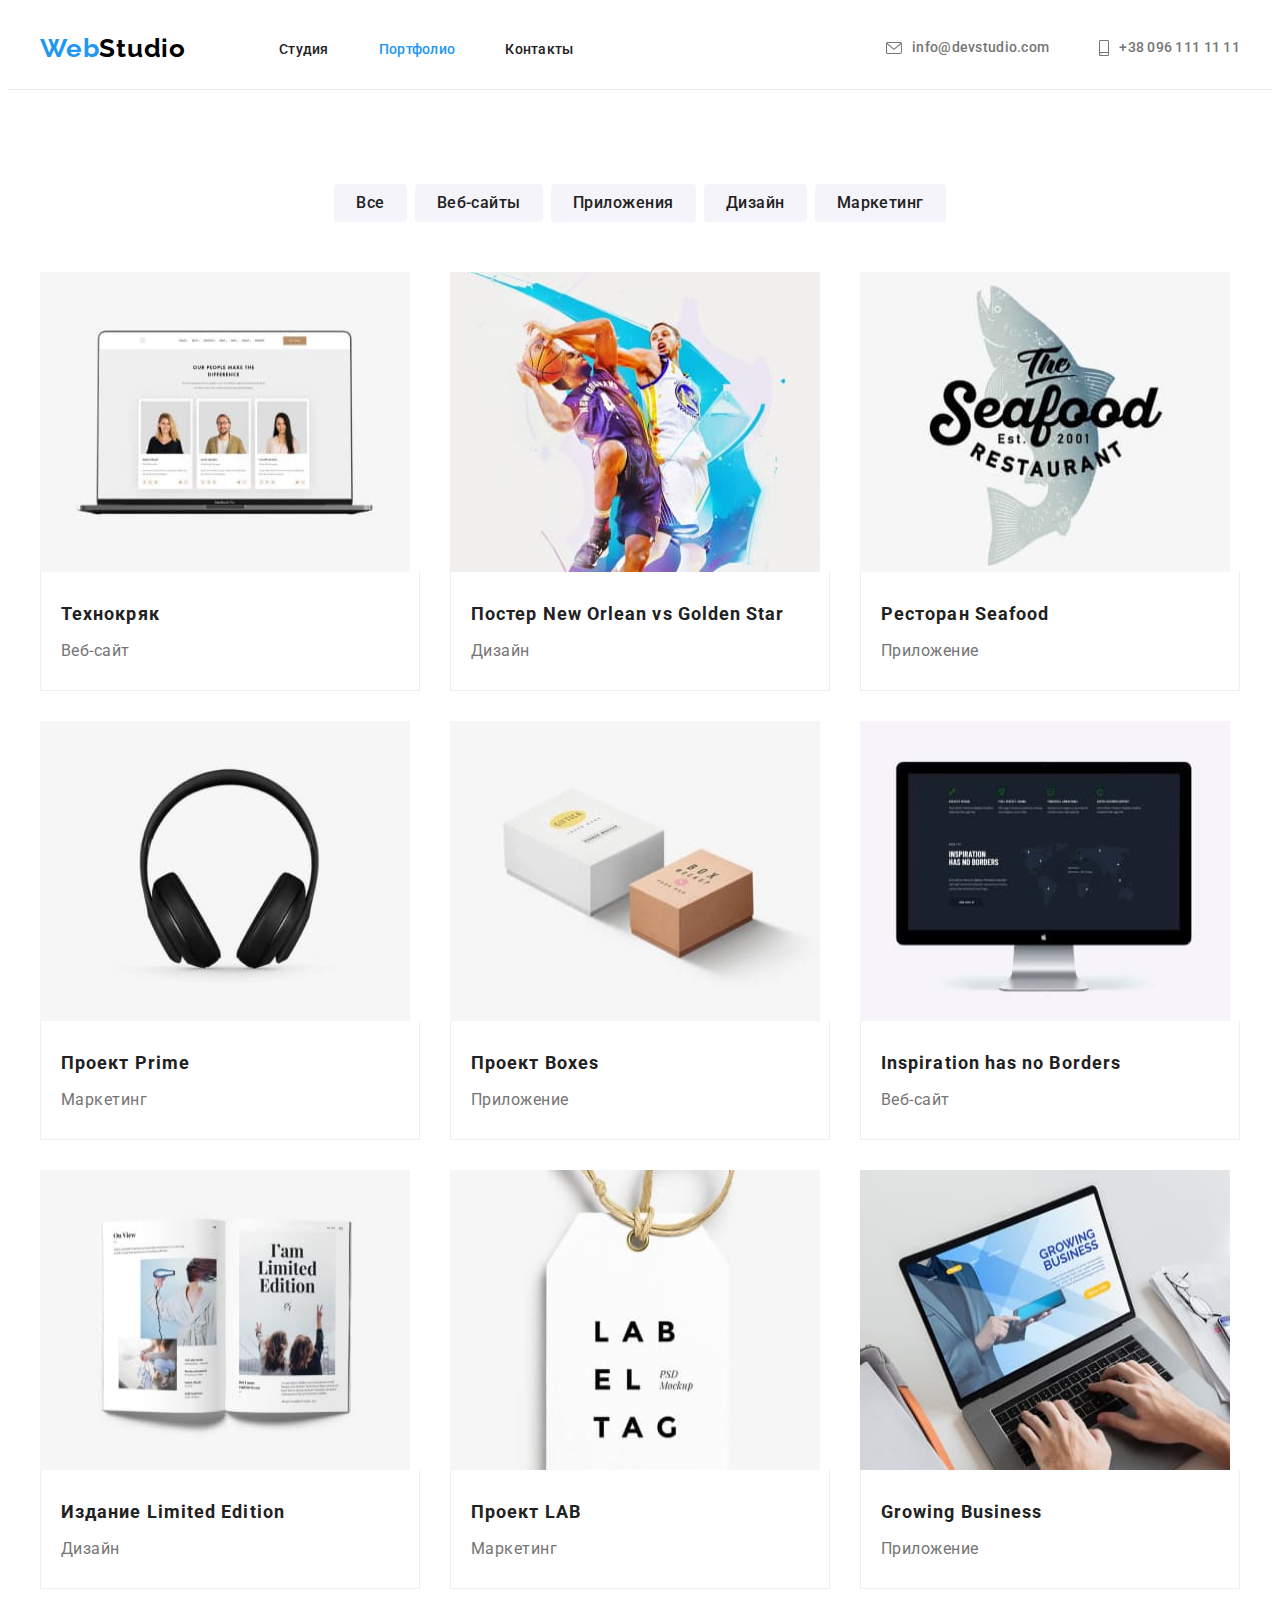
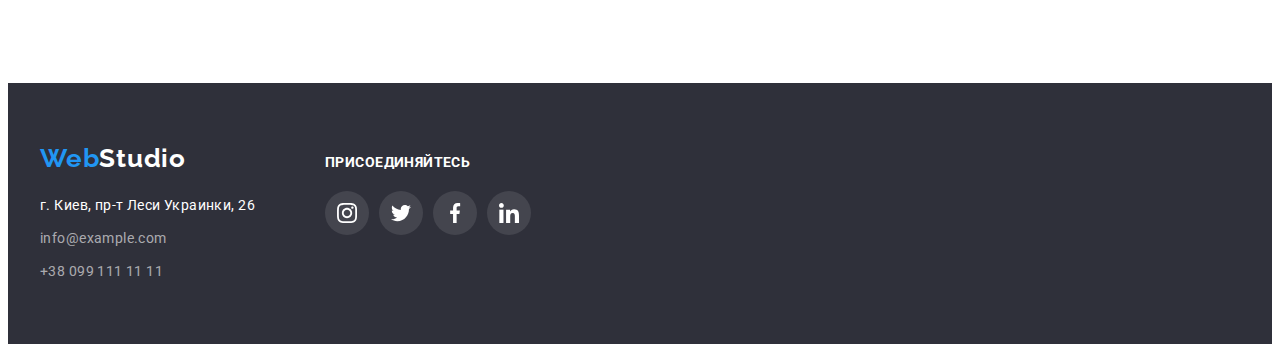
==== portfolio.html @ faff6d55 "Копирование ДЗ4" ====
<!DOCTYPE html>
<html lang="ru">

<head>
    <meta charset="UTF-8">
    <meta http-equiv="X-UA-Compatible" content="IE=edge">
    <meta name="viewport" content="width=device-width, initial-scale=1.0">
    <title>WebStudio</title>
    <link rel="preconnect" href="https://fonts.gstatic.com">
    <link href="https://fonts.googleapis.com/css2?family=Raleway:wght@700&family=Roboto:wght@400;500;700&display=swap"
        rel="stylesheet">
    <link rel="stylesheet" href="https://cdnjs.cloudflare.com/ajax/libs/modern-normalize/1.1.0/modern-normalize.min.css"
            integrity="sha512-wpPYUAdjBVSE4KJnH1VR1HeZfpl1ub8YT/NKx4PuQ5NmX2tKuGu6U/JRp5y+Y8XG2tV+wKQpNHVUX03MfMFn9Q=="
            crossorigin="anonymous" referrerpolicy="no-referrer" />
    <link rel="stylesheet" href="./css/styles.css">

</head>

<body>
    
 <!-- HEADER-->
    <header class="header">
    <div class="container header-container">
        <a class="logo-link link" href="./index.html"> <span class="logo-accent">Web</span>Studio</a>
        <nav class="navigation">
            <ul class="menu list">
    
                <li class="menu-item">
                    <a class="menu-item-link  link" href="./index.html">Студия</a>
                </li>
    
                <li class="menu-item">
                    <a class="menu-item-link current link" href="./portfolio.html">Портфолио</a>
                </li>
    
                <li class="menu-item">
                    <a class="menu-item-link link" href="">Контакты</a>
                </li>
            </ul>
        </nav>
    
        <ul class="menu-contakt list">
            <li class="contakt-item">
                <a class="contakt-link link" href="mailto:info@devstudio.com">
                    <svg class="contact-icon" width="16" height="12">
                        <use href="./images/sprint/icons.svg#icon-mail"></use>
            
                    </svg>
                    info@devstudio.com </a>
            </li>
            
            <li class="contakt-item">
                <a class="contakt-link link" href="tel:+380961111111">
                    <svg class="contact-icon" width="10" height="16">
                        <use href="./images/sprint/icons.svg#icon-smartphone"></use>
                    </svg>
                    +38 096 111 11 11</a>
            </li>
        </ul>
    </div>
    </header>

    <main>
        <section class="section">
            <!--BUTTON -->
            <div class="container">
                <h1 hidden>Страница Портфолио</h1>
                <ul class="list portfolio-list">
                    <li class="portfolio-item">
                        <button class="portfolio-btn" type="button">Все</button>
                    </li>
                
                    <li class="portfolio-item">
                        <button class="portfolio-btn" type="button">Веб-сайты</button>
                    </li>
                
                    <li class="portfolio-item">
                        <button class="portfolio-btn" type="button">Приложения</button>
                    </li>
                
                    <li class="portfolio-item">
                        <button class="portfolio-btn" type="button">Дизайн</button>
                    </li>
                
                    <li class="portfolio-item">
                        <button class="portfolio-btn" type="button">Маркетинг</button>
                    </li>
                </ul>
            

            
                <!-- ВАРИАНТЫ-->
                <h2 hidden>portfolio</h2>
                <ul class="list card-site">
                    <li class="site-item" >
                        <a class="card-site-link link" href="">
                            <img src="./images/portfolio/web_site.jpg" alt="монитор ноутбука" width="370" height="300">
                            <div class="portfolio-box" >
                                <h3 class="site-title">Технокряк</h3>
                                <p class="description-name">Веб-сайт</p>
                            </div>
                        </a>                  
                        
                    </li>

                    <li class="site-item"> 
                        <a href="" class="card-site-link link">
                            <img src="./images/portfolio/poster.jpg" alt="два баскетболиста играющие в игру" width="370" height="300">
                            <div class="portfolio-box" >
                                <h3 class="site-title" lang="en">Постер New Orlean vs Golden Star</h3>
                                <p class="description-name">Дизайн</p>
                            </div>
                        </a>
                    </li>

                    <li class="site-item">
                        <a href="" class="card-site-link link">
                            <img src="./images/portfolio/restaurant.jpg" alt="постер ресторана морепродуктов" width="370" height="300">
                           <div class="portfolio-box">
                                <h3 class="site-title" lang="en">Ресторан Seafood</h3>
                                <p class="description-name">Приложение</p>
                           </div>
                        </a>                     

                    </li>

                    <li class="site-item"> 
                        <a href="" class="card-site-link link">
                            <img src="./images/portfolio/prime.jpg" alt="наушники" width="370" height="300">
                            <div class="portfolio-box">
                                <h3 class="site-title" lang="en">Проект Prime</h3>
                                <p class="description-name">Маркетинг</p>
                            </div>
                        </a>                    

                    </li>

                    <li class="site-item">
                        <a href="" class="card-site-link link">
                            <img src="./images/portfolio/boxes.jpg" alt="две красивые коробки" width="370" height="300">
                            <div class="portfolio-box" >
                                <h3 class="site-title" lang="en">Проект Boxes</h3>
                                <p class="description-name">Приложение</p>
                            </div>
                        </a>                    

                    </li>

                    <li class="site-item">
                        <a href="" class="card-site-link link">
                            <img src="./images/portfolio/borders.jpg" alt="монитор компьютера" width="370" height="300">
                           <div class="portfolio-box" >
                                <h3 class="site-title" lang="en">Inspiration has no Borders</h3>
                                <p class="description-name">Веб-сайт</p>
                           </div>
                        </a>
                    
                    </li>

                    <li class="site-item">
                        <a href="" class="card-site-link link">
                            <img src="./images/portfolio/edition.jpg" alt="раскрытая страница журнала" width="370" height="300">
                            <div class="portfolio-box" >
                                <h3 class="site-title" lang="en">Издание Limited Edition</h3>
                                <p class="description-name">Дизайн</p>
                            </div>
                        </a>
                                        
                    </li>
                    
                    <li class="site-item">
                        <a href="" class="card-site-link link">
                            <img src="./images/portfolio/project_lab.jpg" alt="этикетка" width="370" height="300">
                            <div class="portfolio-box" >
                                <h3 class="site-title" lang="en">Проект LAB</h3>
                                <p class="description-name">Маркетинг</p>
                            </div>
                        </a>
                        
                    </li>

                    <li class="site-item">
                        <a href="" class="card-site-link link">
                            <img src="./images/portfolio/growing_business.jpg" alt="монитор ноутбука" width="370" height="300">
                            <div class="portfolio-box" >
                                <h3 class="site-title" lang="en">Growing Business</h3>
                                <p class="description-name">Приложение</p>
                            </div>
                        </a>
                        
                    </li>
                </ul>
            </div>    
        </section>
    </main>
    

    <footer class="footer">
        <!--CONTACT INFORMATION-->
        <div class="container footer-container">
            <div class="logo-contakt">
                <a class="footer-logo-link link" href="./index.html"> <span class="logo-accent">Web</span>Studio</a>
                <address class="address">
                    <ul class="list">
                        <li class="footer-item">
                            <a class="footer-address link" href="https://goo.gl/maps/Tj9icxPrhK7F6WNFA" target="_blank"
                                rel="noopener noreferrer">г. Киев, пр-т Леси Украинки, 26</a>
                        </li>
                        <li class="footer-item">
                            <a class="footer-mail link" href="mailto:info@example.com">info@example.com</a>
                        </li>
                        <li class="footer-item">
                            <a class="footer-tel link" href="tel:+380991111111">+38 099 111 11 11</a>
                        </li>
                    </ul>
                </address>
            </div>
    
            <div class="social-contakt">
                <h3 class="footer-title ">присоединяйтесь</h3>
    
                <ul class="footer-list list">
                    <li class="footer-social-list-item">
                        <a href="" class="footer-social-list-link">
                            <svg class="social-list-icon" width="20" height="20">
                                <use href="./images/sprint/icons.svg#icon-instagram"></use>
                            </svg>
                        </a>
                    </li>
    
    
                    <li class="footer-social-list-item">
                        <a href="" class="footer-social-list-link">
                            <svg class="social-list-icon" width="20" height="20">
                                <use href="./images/sprint/icons.svg#icon-twitter">
    
                                </use>
                            </svg>
                        </a>
                    </li>
    
                    <li class="footer-social-list-item">
                        <a href="" class="footer-social-list-link">
                            <svg class="social-list-icon" width="20" height="20">
                                <use href="./images/sprint/icons.svg#icon-facebook">
    
                                </use>
                            </svg>
                        </a>
                    </li>
    
                    <li class="footer-social-list-item">
                        <a href="" class="footer-social-list-link">
                            <svg class="social-list-icon" width="20" height="20">
                                <use href="./images/sprint/icons.svg#icon-linkedin"></use>
                            </svg>
                        </a>
                    </li>
                </ul>
            </div>
    
    
        </div>
    
    </footer>

</body>

</html>
---- css/styles.css ----
:root {
  --main-font: "Roboto", sans-serif;
  --secondary-font: "Raleway", sans-serif;
  --accent-color: #2196f3;
  --primary-text-color: #212121;
  --secondary-color: #757575;
  --background-color: #2f303a;
  --white-color: #ffffff;
  --black-color: #000000;
  --background-icon: #afb1b8;
}

h1,
h2,
h3,
h4,
h5,
h6,
p {
  margin-top: 0;
  margin-bottom: 0;
}

ul,
ol {
  margin-top: 0;
  margin-bottom: 0;
  padding-left: 0;
}
img {
  display: block;
}
.list {
  list-style: none;
}
.link {
  text-decoration: none;
}
body {
  font-family: var(--main-font);
}

.container {
  width: 1200px;
  margin: 0 auto;
  padding-left: 15px;
  padding-right: 15px;
}
.section {
  padding-top: 94px;
  padding-bottom: 94px;
}
/*-------------COMPONENT------------*/
.title {
  margin-bottom: 50px;
}

.secondary-title {
  margin-bottom: 10px;
}

/*-------------HEADER------------*/
.header {
  padding-top: 25px;
  padding-bottom: 25px;
  border-bottom: 1px solid #ececec;
}
.header-container,
.menu {
  display: flex;
  align-items: center;
}

.menu-item:not(:last-child) {
  margin-right: 50px;
}
.contakt-item:not(:last-child) {
  margin-right: 50px;
}
.menu-contakt {
  display: flex;
  margin-left: auto;
  align-items: center;
}
.contact-icon {
  margin-right: 10px;
  fill: var(--secondary-color);
}
.logo-link {
  margin-right: 93px;
  font-family: var(--secondary-font);
  font-weight: 700;
  font-size: 26px;
  line-height: 1.19;
  letter-spacing: 0.03em;
  color: var(--black-color);
}
.logo-accent {
  color: var(--accent-color);
}
.menu-item-link {
  font-weight: 500;
  font-size: 14px;
  line-height: 1.14;
  letter-spacing: 0.02em;
  color: var(--primary-text-color);
}

.menu-item-link:hover,
.menu-item-link:focus {
  color: var(--accent-color);
}

.menu-item-link.current {
  color: var(--accent-color);
}
.contakt-link {
  display: flex;
  align-items: center;
  font-style: 400;
  font-weight: 500;
  font-size: 14px;
  line-height: 1.14;
  letter-spacing: 0.02em;
  color: var(--secondary-color);
}

.contakt-link:hover,
.contakt-link:focus {
  color: var(--accent-color);
}
.contakt-link:hover .contact-icon,
.contakt-link:focus .contact-icon {
  fill: var(--accent-color);
}

/*------------- END HEADER------------*/

/*------------------HERO-----------------*/
.hero {
  background-color: var(--background-color);
  background-image: linear-gradient(
      rgba(47, 48, 58, 0.4),
      rgba(47, 48, 58, 0.4)
    ),
    url(../images/hero/bg.jpg);
  background-size: cover;
  max-width: 1600px;
  height: 600px;
  margin: 0 auto;
  padding-top: 200px;
  padding-bottom: 200px;
  text-align: center;
}
.hero-title {
  font-weight: 900;
  font-size: 44px;
  line-height: 1.36;
  text-align: center;
  letter-spacing: 0.06em;
  text-transform: uppercase;
  color: var(--white-color);
  width: 700px;
  margin: 0 auto;
  margin-bottom: 30px;
}

.modal-btn {
  height: 50px;
  border-radius: 4px;
  padding: 10px 32px;
  font-family: var(--main-font);
  font-weight: 700;
  font-size: 16px;
  line-height: 1.88;
  letter-spacing: 0.06em;
  cursor: pointer;
  color: var(--white-color);
  background-color: var(--accent-color);
}
/*------------------ END HERO -----------------*/
/*------- WORK --------*/
.work-section {
  padding-top: 94px;
}
.work-list {
  display: flex;
  margin-left: -30px;
  margin-top: -30px;
}
.work-section-item {
  flex-basis: calc((100% -120px) / 4);
  margin-left: 30px;
  margin-top: 30px;
}
.work-section-title {
  font-weight: 700;
  font-size: 14px;
  line-height: 1.14;
  letter-spacing: 0.03em;
  text-transform: uppercase;
  color: var(--primary-text-color);
}
.description {
  font-weight: 400;
  font-size: 14px;
  line-height: 1.71;
  letter-spacing: 0.03em;
  color: var(--secondary-color);
}
.work-section-box {
  display: flex;
  justify-content: center;
  align-items: center;
  width: 270px;
  height: 120px;
  background: #f5f4fa;
  border-radius: 4px;
  fill: var(--background-icon);
  margin-bottom: 30px;
}
/*-----------END WORK-----------*/

/*-----------ABOUT--------------*/
.about-list {
  display: flex;
  flex-wrap: wrap;
  margin-left: -30px;
  margin-top: -30px;
}

.about-list-item {
  flex-basis: calc((100% - 90px) / 3);
  margin-left: 30px;
  margin-top: 30px;
}
/*----------- END ABOUT--------------*/
/* -------------TEAM--------------  */
.social-list-link {
  display: flex;
  align-items: center;
  justify-content: center;
  width: 44px;
  height: 44px;
  border-radius: 50%;
  background-color: var(--white-color);
  fill: var(--background-icon);
}
.social-list {
  display: flex;
  justify-content: space-between;
}

.social-list-link:hover,
.social-list-link:focus {
  background-color: var(--accent-color);
  fill: var(--white-color);
}

.team {
  background-color: #f5f4fa;
}

.team-list {
  display: flex;
  flex-wrap: wrap;
  margin-left: -30px;
  margin-top: -30px;
}
.team-list-item {
  box-shadow: 0px 1px 3px rgba(0, 0, 0, 0.12), 0px 1px 1px rgba(0, 0, 0, 0.14),
    0px 2px 1px rgba(0, 0, 0, 0.2);
  border-radius: 0px 0px 4px 4px;
  background: var(--white-color);
  flex-basis: calc((100% - 120px) / 4);
  margin-left: 30px;
  margin-top: 30px;
}
.section-title {
  font-weight: 700;
  font-size: 36px;
  line-height: 1.17;
  text-align: center;
  letter-spacing: 0.03em;
  color: var(--primary-text-color);
}
.our-team-name {
  font-weight: 500;
  font-size: 16px;
  line-height: 1.19;
  text-align: center;
  letter-spacing: 0.03em;
  color: var(--primary-text-color);
  margin-bottom: 10px;
}
.profession {
  font-weight: 400;
  font-size: 16px;
  line-height: 1.19;
  text-align: center;
  letter-spacing: 0.03em;
  color: var(--secondary-color);
  margin-bottom: 16px;
}
.team-box {
  padding: 30px 32px;
}

/*------------END TEAM---------*/
/* ==================CLIENTS============== */
.clients-list-item {
  width: 170px;
  height: 92px;
}
.cliens-list {
  display: flex;
  justify-content: space-between;
}
.clients-link {
  display: flex;
  justify-content: center;
  align-items: center;

  width: 100%;
  height: 100%;
  border: 1px solid var(--background-icon);
  border-radius: 4px;
}
.clients-list-icon {
  fill: var(--background-icon);
}
.clients-link:hover,
.cclients-link:focus {
  border-color: var(--accent-color);
}
.clients-link:hover .clients-list-icon,
.clients-link:focus .clients-list-icon {
  fill: var(--accent-color);
}
/*--------------FOOTER----------*/
.footer {
  background-color: var(--background-color);
  padding-top: 60px;
  padding-bottom: 60px;
}
.logo-contakt {
  margin-right: 70px;
}
.footer-container {
  display: flex;
}
.footer-list {
  display: flex;
}
.footer-title {
  margin-bottom: 20px;
  margin-top: 12px;
}
.footer-social-list-link {
  display: flex;
  align-items: center;
  justify-content: center;
  width: 44px;
  height: 44px;
  border-radius: 50%;
  background: rgba(255, 255, 255, 0.1);
  fill: var(--white-color);
}
.footer-social-list-item:not(:last-child) {
  margin-right: 10px;
}

.footer-social-list-link:hover,
.footer-social-list-link:focus {
  background-color: var(--accent-color);
}

.address {
  font-style: inherit;
}

.footer-item:not(:last-child) {
  margin-bottom: 9px;
}
.footer-logo-link {
  font-family: var(--secondary-font);
  font-weight: 700;
  font-size: 26px;
  line-height: 1.19;
  letter-spacing: 0.03em;
  color: var(--white-color);
  margin-bottom: 20px;
  display: block;
}
.footer-address {
  font-weight: 400;
  font-size: 14px;
  line-height: 1.71;
  letter-spacing: 0.03em;
  color: var(--white-color);
}
.footer-mail,
.footer-tel {
  font-style: 400;
  font-weight: 400;
  font-size: 14px;
  line-height: 1.71;
  letter-spacing: 0.03em;
  color: rgba(255, 255, 255, 0.6);
}
.footer-title {
  font-weight: 700;
  font-size: 14px;
  line-height: 1.14;
  letter-spacing: 0.03em;
  text-transform: uppercase;
  color: var(--white-color);
}

/*--------------END FOOTER---------*/

/*--------------- PORTFOLIO-BUTTON------------*/
.portfolio-list {
  display: flex;
  justify-content: center;
  margin-bottom: 50px;
}
.portfolio-item:not(:last-child) {
  margin-right: 8px;
}

.portfolio-btn {
  border-radius: 4px;
  border: none;
  padding: 6px 22px;
  font-family: var(--main-font);
  font-weight: 500;
  font-size: 16px;
  line-height: 1.63;
  text-align: center;
  letter-spacing: 0.03em;
  color: var(--primary-text-color);
  background-color: #f5f4fa;
}
.portfolio-btn:hover,
.portfolio-btn:focus {
  background: var(--accent-color);
  color: var(--white-color);
  box-shadow: 0px 3px 1px rgba(0, 0, 0, 0.1), 0px 1px 2px rgba(0, 0, 0, 0.08),
    0px 2px 2px rgba(0, 0, 0, 0.12);
  border-radius: 4px;
}

/*------------- END PORTFOLIO-BUTTON------------*/

/*--------------description-------------*/
.card-site {
  display: flex;
  flex-wrap: wrap;
  margin-left: -30px;
  margin-top: -30px;
}
.card-site-link:hover,
.card-site-link:focus {
  display: block;
  box-shadow: 0px 1px 1px rgba(0, 0, 0, 0.12), 0px 4px 4px rgba(0, 0, 0, 0.06),
    1px 4px 6px rgba(0, 0, 0, 0.16);
}
.site-item {
  flex-basis: calc((100% - 90px) / 3);
  margin-left: 30px;
  margin-top: 30px;
}
.site-title {
  font-weight: 700;
  font-size: 18px;
  line-height: 2;
  letter-spacing: 0.06em;
  color: var(--primary-text-color);
  margin-bottom: 4px;
}
.description-name {
  font-weight: 400;
  font-size: 16px;
  line-height: 1.88;
  letter-spacing: 0.03em;
  color: var(--secondary-color);
}
.portfolio-box {
  padding: 24px 20px;
  border: 1px solid #eeeeee;
  border-top: none;
}
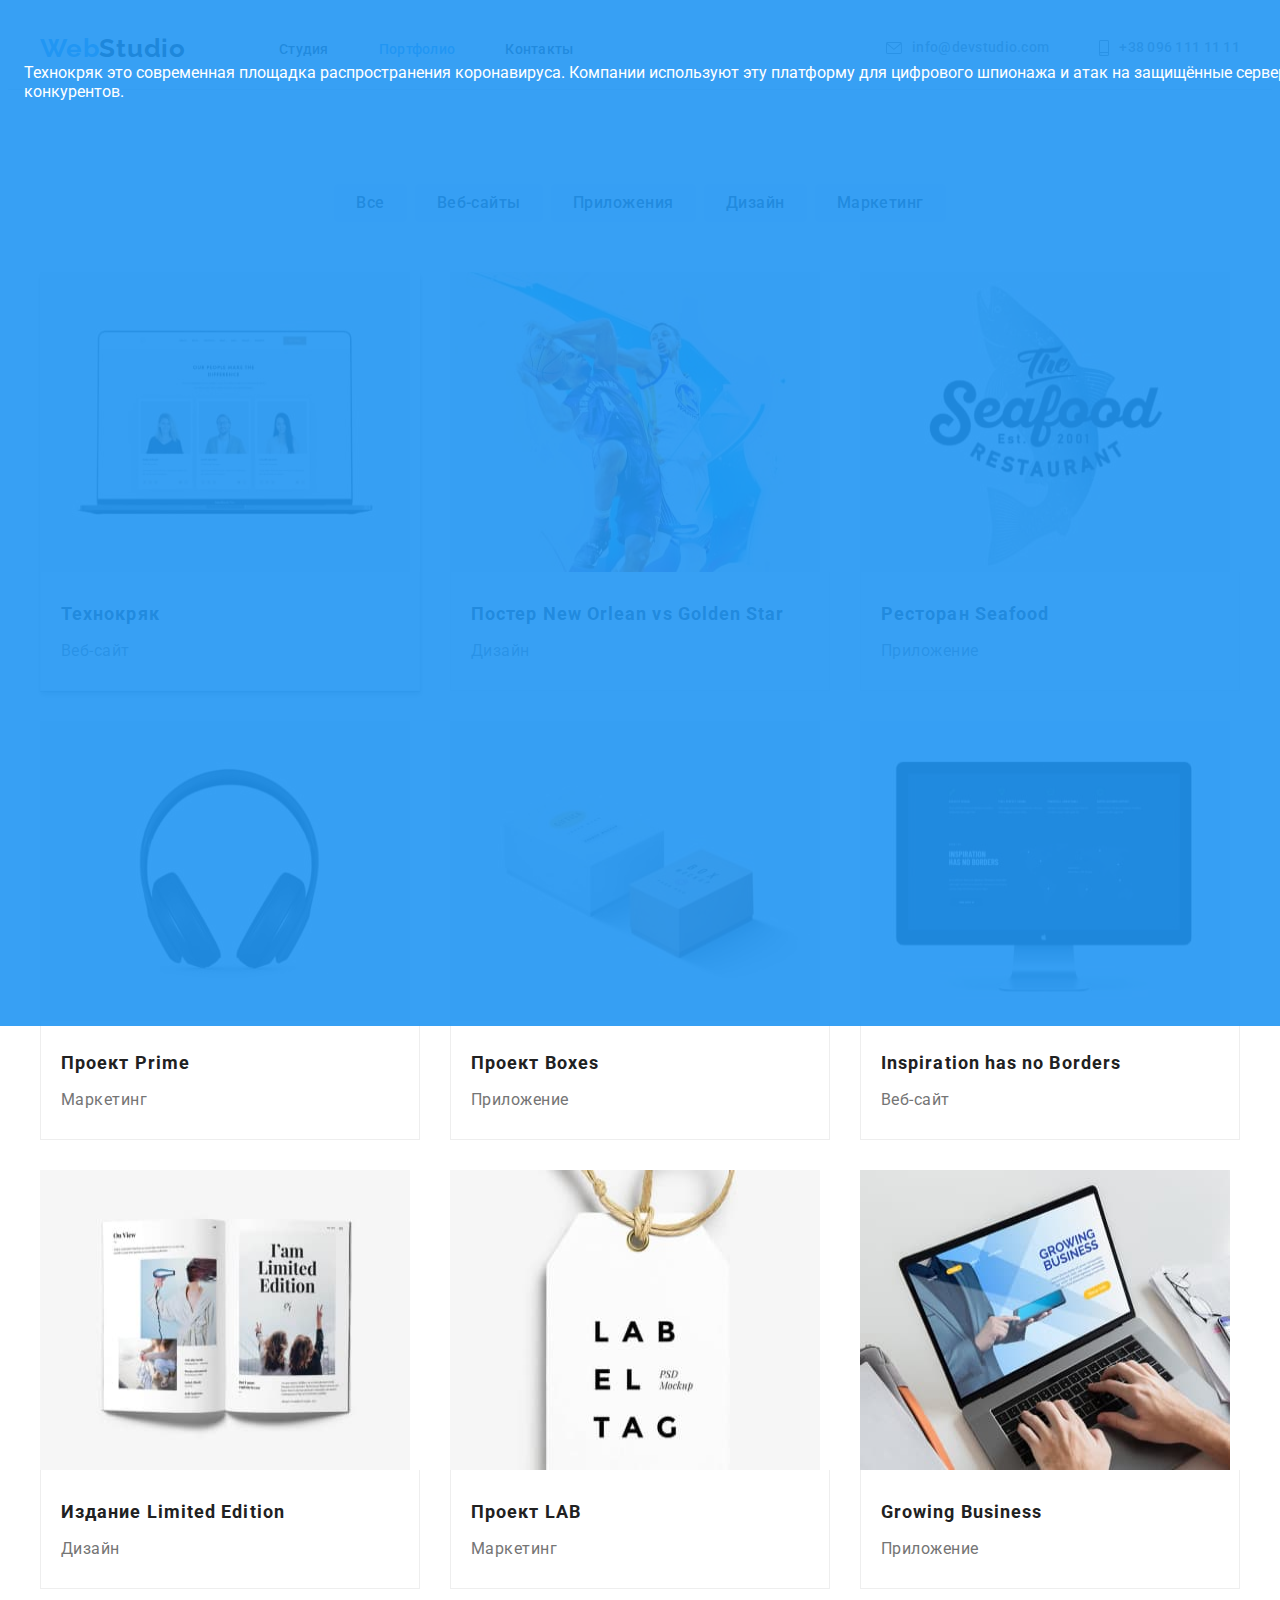
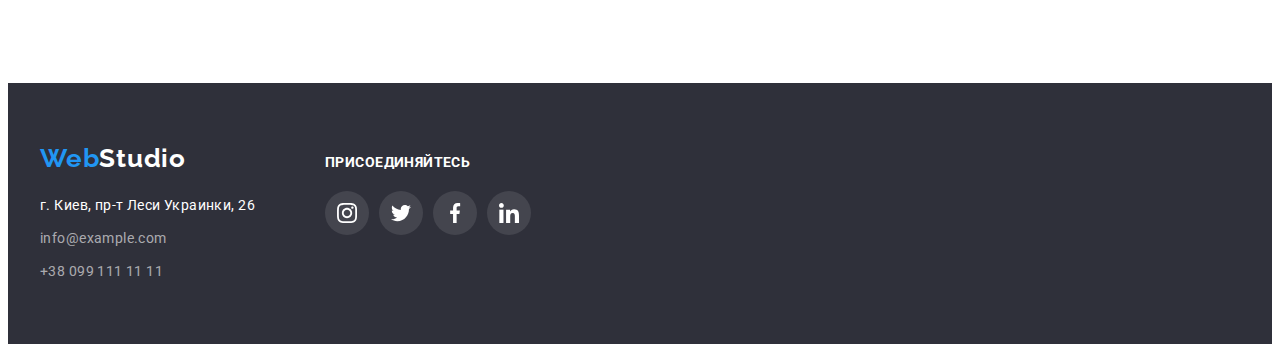
==== commit 8a81f456: "работа с модальным окном" ====
--- a/portfolio.html
+++ b/portfolio.html
@@ -94,7 +94,12 @@
                 <ul class="list card-site">
                     <li class="site-item" >
                         <a class="card-site-link link" href="">
-                            <img src="./images/portfolio/web_site.jpg" alt="монитор ноутбука" width="370" height="300">
+                            <div class="">
+                                <img src="./images/portfolio/web_site.jpg" alt="монитор ноутбука" width="370" height="300">
+                                <p class="overlay">Технокряк это современная площадка распространения коронавируса. Компании используют эту платформу для цифрового
+                                    шпионажа и атак на защищённые сервера конкурентов.
+                                </p>
+                            </div>
                             <div class="portfolio-box" >
                                 <h3 class="site-title">Технокряк</h3>
                                 <p class="description-name">Веб-сайт</p>
--- a/css/styles.css
+++ b/css/styles.css
@@ -417,6 +417,44 @@
   color: var(--white-color);
 }
 
+.backdrop {
+  position: fixed;
+  top: 0;
+  left: 0;
+  width: 100vw;
+  height: 100vh;
+  background-color: rgba(0, 0, 0, 0.2);
+  transition: opasity 500ms linear, visibility 500ms linear;
+}
+
+.modal {
+  position: relative;
+  left: 50%;
+  top: 50%;
+  width: 528px;
+  height: 581px;
+  background-color: var(--white-color);
+  box-shadow: 0px 1px 3px rgba(0, 0, 0, 0.12), 0px 1px 1px rgba(0, 0, 0, 0.14),
+    0px 2px 1px rgba(0, 0, 0, 0.2);
+  border-radius: 4px;
+  transform: translate(-50%, -50%);
+}
+.close-btn {
+  position: absolute;
+  top: 8px;
+  right: 8px;
+  width: 30px;
+  height: 30px;
+  border-radius: 50%;
+  border: 1px solid rgba(0, 0, 0, 0.1);
+  background-color: var(--white-color);
+  cursor: pointer;
+}
+.is-hidden {
+  opacity: 0;
+  visibility: hidden;
+  pointer-events: none;
+}
 /*--------------END FOOTER---------*/
 
 /*--------------- PORTFOLIO-BUTTON------------*/
@@ -491,3 +529,14 @@
   border: 1px solid #eeeeee;
   border-top: none;
 }
+.overlay {
+  position: absolute;
+  top: 0;
+  left: 0;
+  width: 100%;
+  height: 100%;
+  background-color: rgba(33, 150, 243, 0.9);
+  color: var(--white-color);
+  padding: 63px 24px;
+  overflow: auto;
+}
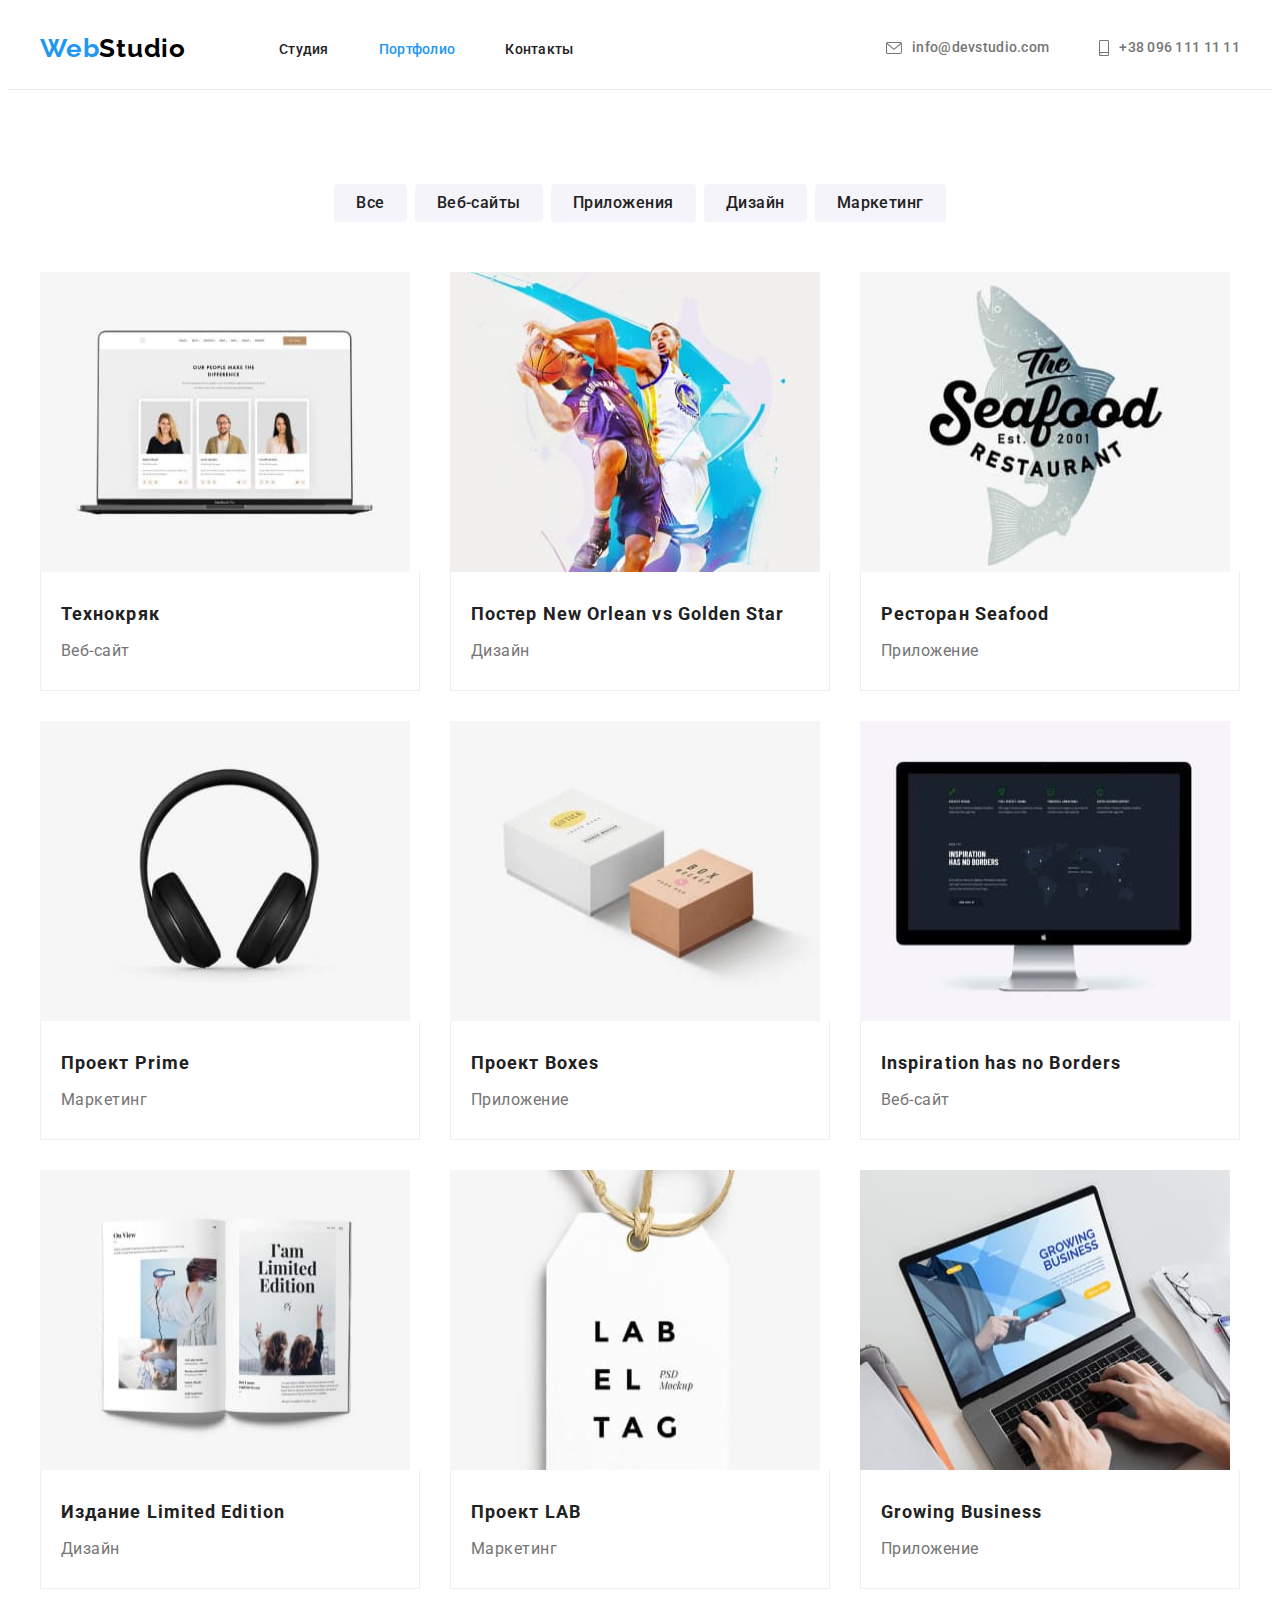
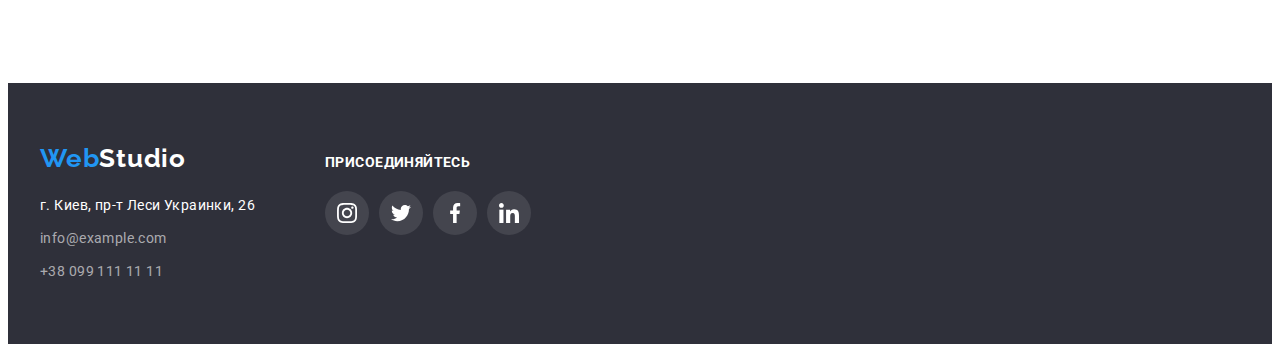
==== commit 8abfd567: "overlay" ====
--- a/portfolio.html
+++ b/portfolio.html
@@ -12,6 +12,7 @@
     <link rel="stylesheet" href="https://cdnjs.cloudflare.com/ajax/libs/modern-normalize/1.1.0/modern-normalize.min.css"
             integrity="sha512-wpPYUAdjBVSE4KJnH1VR1HeZfpl1ub8YT/NKx4PuQ5NmX2tKuGu6U/JRp5y+Y8XG2tV+wKQpNHVUX03MfMFn9Q=="
             crossorigin="anonymous" referrerpolicy="no-referrer" />
+    <link rel="stylesheet" href="https://cdnjs.cloudflare.com/ajax/libs/animate.css/4.1.1/animate.min.css" />
     <link rel="stylesheet" href="./css/styles.css">
 
 </head>
@@ -94,10 +95,10 @@
                 <ul class="list card-site">
                     <li class="site-item" >
                         <a class="card-site-link link" href="">
-                            <div class="">
+                            <div class="card-site-img">
                                 <img src="./images/portfolio/web_site.jpg" alt="монитор ноутбука" width="370" height="300">
                                 <p class="overlay">Технокряк это современная площадка распространения коронавируса. Компании используют эту платформу для цифрового
-                                    шпионажа и атак на защищённые сервера конкурентов.
+                                шпионажа и атак на защищённые сервера конкурентов.
                                 </p>
                             </div>
                             <div class="portfolio-box" >
@@ -110,7 +111,12 @@
 
                     <li class="site-item"> 
                         <a href="" class="card-site-link link">
-                            <img src="./images/portfolio/poster.jpg" alt="два баскетболиста играющие в игру" width="370" height="300">
+                            <div class="card-site-img">
+                                <img src="./images/portfolio/poster.jpg" alt="два баскетболиста играющие в игру" width="370" height="300">
+                                <p class="overlay">Технокряк это современная площадка распространения коронавируса. Компании используют эту платформу
+                                    для цифрового шпионажа и атак на защищённые сервера конкурентов.
+                                </p>
+                            </div>
                             <div class="portfolio-box" >
                                 <h3 class="site-title" lang="en">Постер New Orlean vs Golden Star</h3>
                                 <p class="description-name">Дизайн</p>
@@ -120,7 +126,12 @@
 
                     <li class="site-item">
                         <a href="" class="card-site-link link">
-                            <img src="./images/portfolio/restaurant.jpg" alt="постер ресторана морепродуктов" width="370" height="300">
+                            <div class="card-site-img">
+                                <img src="./images/portfolio/restaurant.jpg" alt="постер ресторана морепродуктов" width="370" height="300">
+                                <p class="overlay">Технокряк это современная площадка распространения коронавируса. Компании используют эту платформу
+                                    для цифрового шпионажа и атак на защищённые сервера конкурентов.
+                                </p>
+                            </div>
                            <div class="portfolio-box">
                                 <h3 class="site-title" lang="en">Ресторан Seafood</h3>
                                 <p class="description-name">Приложение</p>
@@ -131,7 +142,12 @@
 
                     <li class="site-item"> 
                         <a href="" class="card-site-link link">
-                            <img src="./images/portfolio/prime.jpg" alt="наушники" width="370" height="300">
+                            <div class="card-site-img">
+                                <img src="./images/portfolio/prime.jpg" alt="наушники" width="370" height="300">
+                                <p class="overlay">Технокряк это современная площадка распространения коронавируса. Компании используют эту платформу
+                                    для цифрового шпионажа и атак на защищённые сервера конкурентов.
+                                </p>
+                            </div>
                             <div class="portfolio-box">
                                 <h3 class="site-title" lang="en">Проект Prime</h3>
                                 <p class="description-name">Маркетинг</p>
@@ -142,7 +158,12 @@
 
                     <li class="site-item">
                         <a href="" class="card-site-link link">
-                            <img src="./images/portfolio/boxes.jpg" alt="две красивые коробки" width="370" height="300">
+                            <div class="card-site-img">
+                                <img src="./images/portfolio/boxes.jpg" alt="две красивые коробки" width="370" height="300">
+                                <p class="overlay">Технокряк это современная площадка распространения коронавируса. Компании используют эту платформу
+                                    для цифрового шпионажа и атак на защищённые сервера конкурентов.
+                                </p>
+                            </div>
                             <div class="portfolio-box" >
                                 <h3 class="site-title" lang="en">Проект Boxes</h3>
                                 <p class="description-name">Приложение</p>
@@ -153,7 +174,12 @@
 
                     <li class="site-item">
                         <a href="" class="card-site-link link">
-                            <img src="./images/portfolio/borders.jpg" alt="монитор компьютера" width="370" height="300">
+                            <div class="card-site-img">
+                                <img src="./images/portfolio/borders.jpg" alt="монитор компьютера" width="370" height="300">
+                                <p class="overlay">Технокряк это современная площадка распространения коронавируса. Компании используют эту платформу
+                                    для цифрового шпионажа и атак на защищённые сервера конкурентов.
+                                </p>
+                            </div>
                            <div class="portfolio-box" >
                                 <h3 class="site-title" lang="en">Inspiration has no Borders</h3>
                                 <p class="description-name">Веб-сайт</p>
@@ -164,7 +190,12 @@
 
                     <li class="site-item">
                         <a href="" class="card-site-link link">
-                            <img src="./images/portfolio/edition.jpg" alt="раскрытая страница журнала" width="370" height="300">
+                            <div class="card-site-img">
+                                <img src="./images/portfolio/edition.jpg" alt="раскрытая страница журнала" width="370" height="300">
+                                <p class="overlay">Технокряк это современная площадка распространения коронавируса. Компании используют эту платформу
+                                    для цифрового шпионажа и атак на защищённые сервера конкурентов.
+                                </p>
+                            </div>
                             <div class="portfolio-box" >
                                 <h3 class="site-title" lang="en">Издание Limited Edition</h3>
                                 <p class="description-name">Дизайн</p>
@@ -175,7 +206,12 @@
                     
                     <li class="site-item">
                         <a href="" class="card-site-link link">
-                            <img src="./images/portfolio/project_lab.jpg" alt="этикетка" width="370" height="300">
+                            <div class="card-site-img">
+                                <img src="./images/portfolio/project_lab.jpg" alt="этикетка" width="370" height="300">
+                                <p class="overlay">Технокряк это современная площадка распространения коронавируса. Компании используют эту платформу
+                                    для цифрового шпионажа и атак на защищённые сервера конкурентов.
+                                </p>
+                            </div>
                             <div class="portfolio-box" >
                                 <h3 class="site-title" lang="en">Проект LAB</h3>
                                 <p class="description-name">Маркетинг</p>
@@ -186,7 +222,12 @@
 
                     <li class="site-item">
                         <a href="" class="card-site-link link">
-                            <img src="./images/portfolio/growing_business.jpg" alt="монитор ноутбука" width="370" height="300">
+                            <div class="card-site-img">
+                                <img src="./images/portfolio/growing_business.jpg" alt="монитор ноутбука" width="370" height="300">
+                                <p class="overlay">Технокряк это современная площадка распространения коронавируса. Компании используют эту платформу
+                                    для цифрового шпионажа и атак на защищённые сервера конкурентов.
+                                </p>
+                            </div>
                             <div class="portfolio-box" >
                                 <h3 class="site-title" lang="en">Growing Business</h3>
                                 <p class="description-name">Приложение</p>
--- a/css/styles.css
+++ b/css/styles.css
@@ -424,7 +424,7 @@
   width: 100vw;
   height: 100vh;
   background-color: rgba(0, 0, 0, 0.2);
-  transition: opasity 500ms linear, visibility 500ms linear;
+  transition: opacity 250ms linear, visibility 250ms linear;
 }
 
 .modal {
@@ -449,6 +449,7 @@
   border: 1px solid rgba(0, 0, 0, 0.1);
   background-color: var(--white-color);
   cursor: pointer;
+  padding: 0;
 }
 .is-hidden {
   opacity: 0;
@@ -529,6 +530,14 @@
   border: 1px solid #eeeeee;
   border-top: none;
 }
+.card-site-link {
+  display: block;
+}
+.card-site-img {
+  position: relative;
+  overflow: hidden;
+}
+
 .overlay {
   position: absolute;
   top: 0;
@@ -538,5 +547,16 @@
   background-color: rgba(33, 150, 243, 0.9);
   color: var(--white-color);
   padding: 63px 24px;
+  font-weight: 400;
+  font-size: 18px;
+  line-height: 28px;
+  letter-spacing: 0.03em;
   overflow: auto;
-}
+  transform: translateY(100%);
+  transition: transform 250ms linear;
+}
+
+.card-site-link:hover .overlay,
+.card-site-link:focus .overlay {
+  transform: translateY(0);
+}
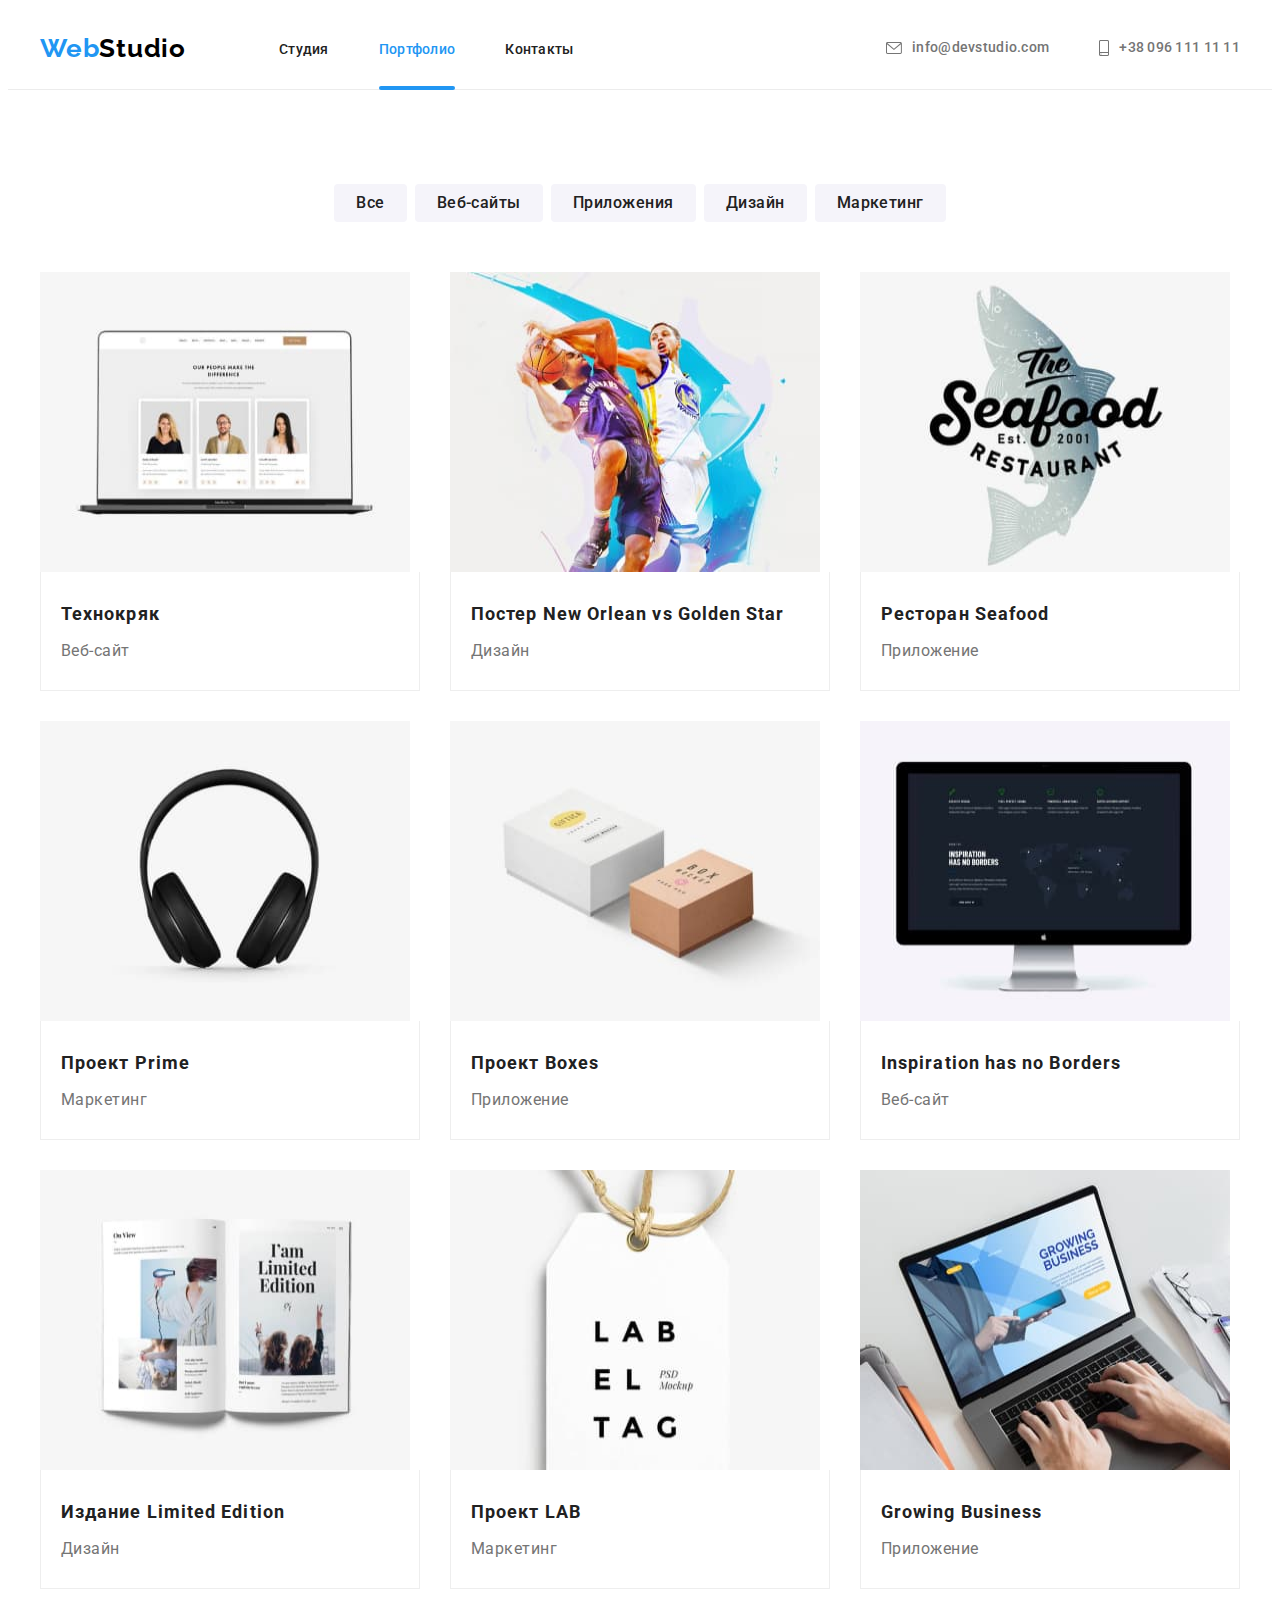
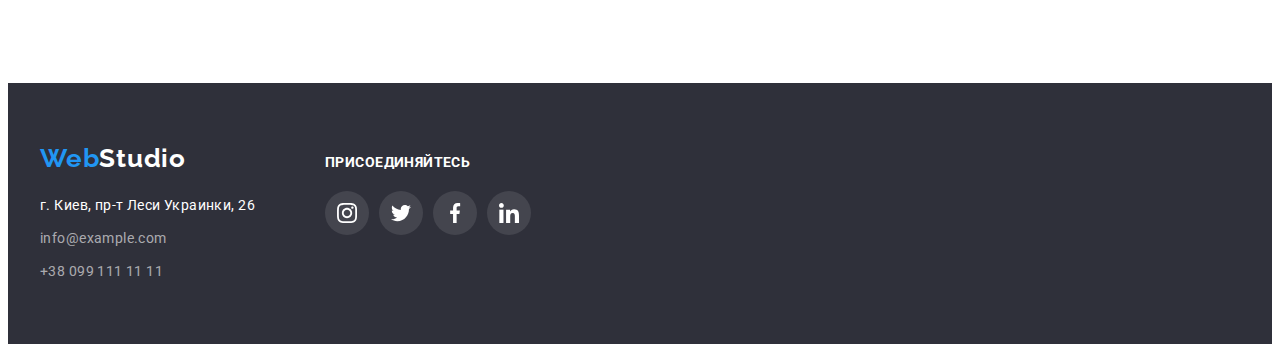
==== commit d329f54e: "выполнение ДЗ" ====
--- a/portfolio.html
+++ b/portfolio.html
@@ -31,7 +31,9 @@
                 </li>
     
                 <li class="menu-item">
-                    <a class="menu-item-link current link" href="./portfolio.html">Портфолио</a>
+                    <div class="menu-current">
+                        <a class="menu-item-link current link" href="./portfolio.html">Портфолио</a>
+                    </div>
                 </li>
     
                 <li class="menu-item">
--- a/css/styles.css
+++ b/css/styles.css
@@ -40,6 +40,7 @@
   font-family: var(--main-font);
 }
 
+/*-------------COMPONENT------------*/
 .container {
   width: 1200px;
   margin: 0 auto;
@@ -50,7 +51,7 @@
   padding-top: 94px;
   padding-bottom: 94px;
 }
-/*-------------COMPONENT------------*/
+
 .title {
   margin-bottom: 50px;
 }
@@ -104,6 +105,7 @@
   line-height: 1.14;
   letter-spacing: 0.02em;
   color: var(--primary-text-color);
+  transition: color 250ms cubic-bezier(0.4, 0, 0.2, 1);
 }
 
 .menu-item-link:hover,
@@ -123,6 +125,21 @@
   line-height: 1.14;
   letter-spacing: 0.02em;
   color: var(--secondary-color);
+  transition: color 250ms cubic-bezier(0.4, 0, 0.2, 1);
+}
+.menu-current {
+  position: relative;
+}
+.menu-item-link.current::after {
+  content: "";
+  position: absolute;
+  left: 0;
+  bottom: -32px;
+  display: block;
+  width: 100%;
+  height: 4px;
+  border-radius: 2px;
+  background-color: var(--accent-color);
 }
 
 .contakt-link:hover,
@@ -177,6 +194,8 @@
   cursor: pointer;
   color: var(--white-color);
   background-color: var(--accent-color);
+  transition: color 250ms cubic-bezier(0.4, 0, 0.2, 1),
+    background-color 250ms cubic-bezier(0.4, 0, 0.2, 1);
 }
 /*------------------ END HERO -----------------*/
 /*------- WORK --------*/
@@ -234,6 +253,27 @@
   margin-left: 30px;
   margin-top: 30px;
 }
+.thumb {
+  position: relative;
+}
+.about-information {
+  position: absolute;
+  bottom: 0;
+  width: 100%;
+  height: 70px;
+  display: flex;
+  justify-content: center;
+  align-items: center;
+  background-color: rgba(47, 48, 58, 0.8);
+  font-weight: 700;
+  font-size: 14px;
+  line-height: 1.14;
+  text-align: center;
+  letter-spacing: 0.03em;
+  text-transform: uppercase;
+  color: var(--white-color);
+}
+
 /*----------- END ABOUT--------------*/
 /* -------------TEAM--------------  */
 .social-list-link {
@@ -245,6 +285,8 @@
   border-radius: 50%;
   background-color: var(--white-color);
   fill: var(--background-icon);
+  transition: fill 250ms cubic-bezier(0.4, 0, 0.2, 1),
+    background-color 250ms cubic-bezier(0.4, 0, 0.2, 1);
 }
 .social-list {
   display: flex;
@@ -325,9 +367,11 @@
   height: 100%;
   border: 1px solid var(--background-icon);
   border-radius: 4px;
+  transition: border-color 250ms cubic-bezier(0.4, 0, 0.2, 1);
 }
 .clients-list-icon {
   fill: var(--background-icon);
+  transition: fill 250ms cubic-bezier(0.4, 0, 0.2, 1);
 }
 .clients-link:hover,
 .cclients-link:focus {
@@ -365,6 +409,7 @@
   border-radius: 50%;
   background: rgba(255, 255, 255, 0.1);
   fill: var(--white-color);
+  transition: background-color 250ms cubic-bezier(0.4, 0, 0.2, 1);
 }
 .footer-social-list-item:not(:last-child) {
   margin-right: 10px;
@@ -407,6 +452,7 @@
   line-height: 1.71;
   letter-spacing: 0.03em;
   color: rgba(255, 255, 255, 0.6);
+  transition: color 250ms cubic-bezier(0.4, 0, 0.2, 1);
 }
 .footer-title {
   font-weight: 700;
@@ -480,10 +526,13 @@
   letter-spacing: 0.03em;
   color: var(--primary-text-color);
   background-color: #f5f4fa;
+  transition: color 250ms cubic-bezier(0.4, 0, 0.2, 1),
+    background-color 250ms cubic-bezier(0.4, 0, 0.2, 1),
+    box-shadow 250ms cubic-bezier(0.4, 0, 0.2, 1);
 }
 .portfolio-btn:hover,
 .portfolio-btn:focus {
-  background: var(--accent-color);
+  background-color: var(--accent-color);
   color: var(--white-color);
   box-shadow: 0px 3px 1px rgba(0, 0, 0, 0.1), 0px 1px 2px rgba(0, 0, 0, 0.08),
     0px 2px 2px rgba(0, 0, 0, 0.12);
@@ -532,6 +581,7 @@
 }
 .card-site-link {
   display: block;
+  transition: box-shadow 250ms cubic-bezier(0.4, 0, 0.2, 1);
 }
 .card-site-img {
   position: relative;
@@ -553,7 +603,7 @@
   letter-spacing: 0.03em;
   overflow: auto;
   transform: translateY(100%);
-  transition: transform 250ms linear;
+  transition: transform 250ms cubic-bezier(0.4, 0, 0.2, 1);
 }
 
 .card-site-link:hover .overlay,
